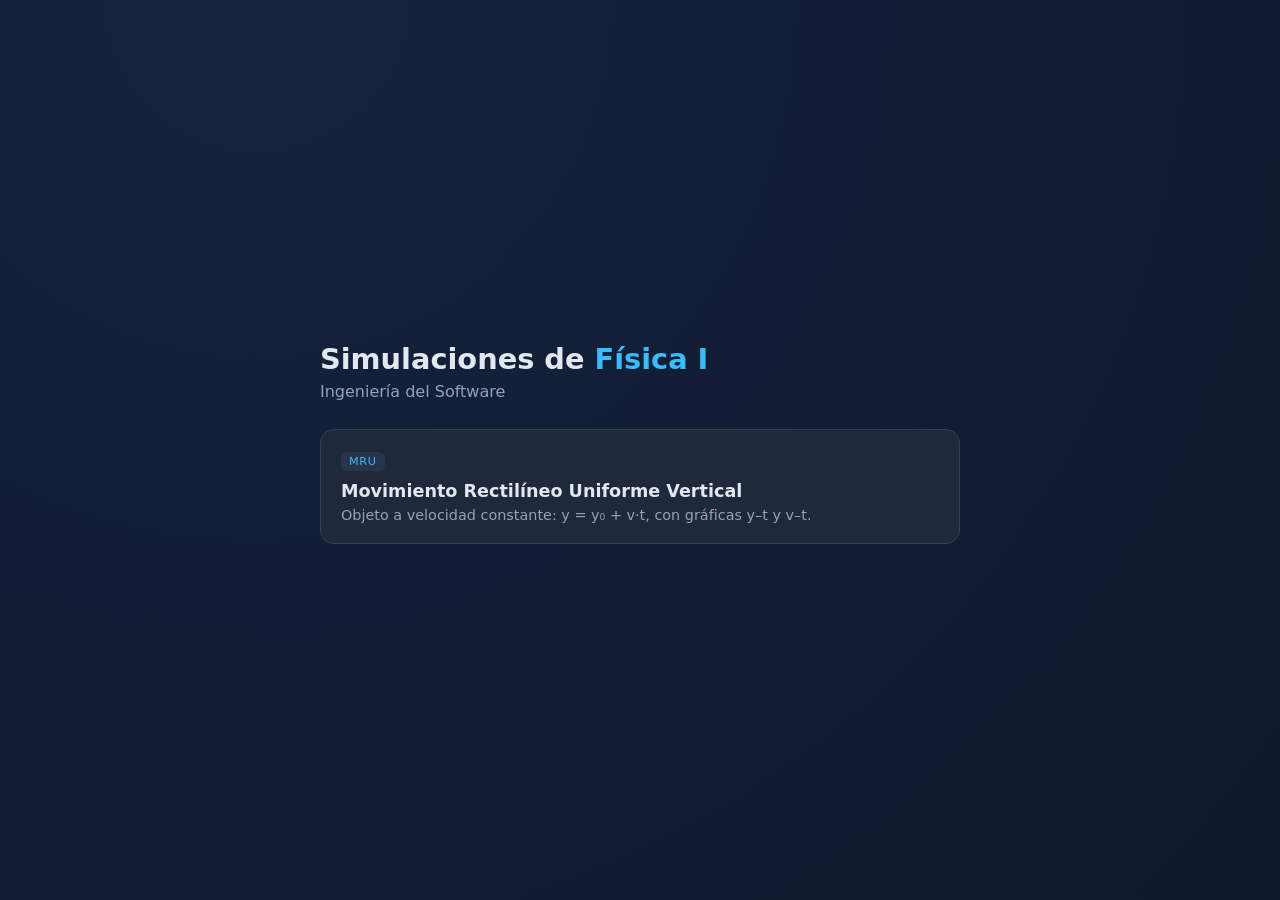
==== index.html @ ced8e359 "Simulación MRU vertical + portada de simulaciones de Física I Co-Authored-By: Claude Opus 4.7 <norep" ====
<!DOCTYPE html>
<html lang="es">
<head>
<meta charset="UTF-8" />
<meta name="viewport" content="width=device-width, initial-scale=1.0" />
<title>Simulaciones · Física I</title>
<style>
  * { box-sizing: border-box; margin: 0; padding: 0; }
  body {
    font-family: "Segoe UI", system-ui, -apple-system, sans-serif;
    background: radial-gradient(circle at 20% 0%, #16233f, #0f172a);
    color: #e2e8f0;
    min-height: 100vh;
    display: flex;
    align-items: center;
    justify-content: center;
    padding: 24px;
  }
  .wrap { max-width: 640px; width: 100%; }
  h1 { font-size: 1.8rem; font-weight: 600; margin-bottom: 6px; }
  h1 span { color: #38bdf8; }
  .sub { color: #94a3b8; margin-bottom: 28px; }
  .card {
    display: block;
    text-decoration: none;
    color: inherit;
    background: #1e293b;
    border: 1px solid #334155;
    border-radius: 14px;
    padding: 20px;
    margin-bottom: 14px;
    transition: border-color 0.2s, transform 0.08s;
  }
  .card:hover { border-color: #38bdf8; transform: translateY(-2px); }
  .card h2 { font-size: 1.1rem; margin-bottom: 6px; }
  .card p { color: #94a3b8; font-size: 0.9rem; }
  .tag {
    display: inline-block;
    font-size: 0.7rem;
    text-transform: uppercase;
    letter-spacing: 0.06em;
    background: #273449;
    color: #38bdf8;
    padding: 3px 8px;
    border-radius: 6px;
    margin-bottom: 10px;
  }
</style>
</head>
<body>
  <div class="wrap">
    <h1>Simulaciones de <span>Física I</span></h1>
    <p class="sub">Ingeniería del Software</p>

    <a class="card" href="mru-vertical.html">
      <span class="tag">MRU</span>
      <h2>Movimiento Rectilíneo Uniforme Vertical</h2>
      <p>Objeto a velocidad constante: y = y₀ + v·t, con gráficas y–t y v–t.</p>
    </a>
  </div>
</body>
</html>
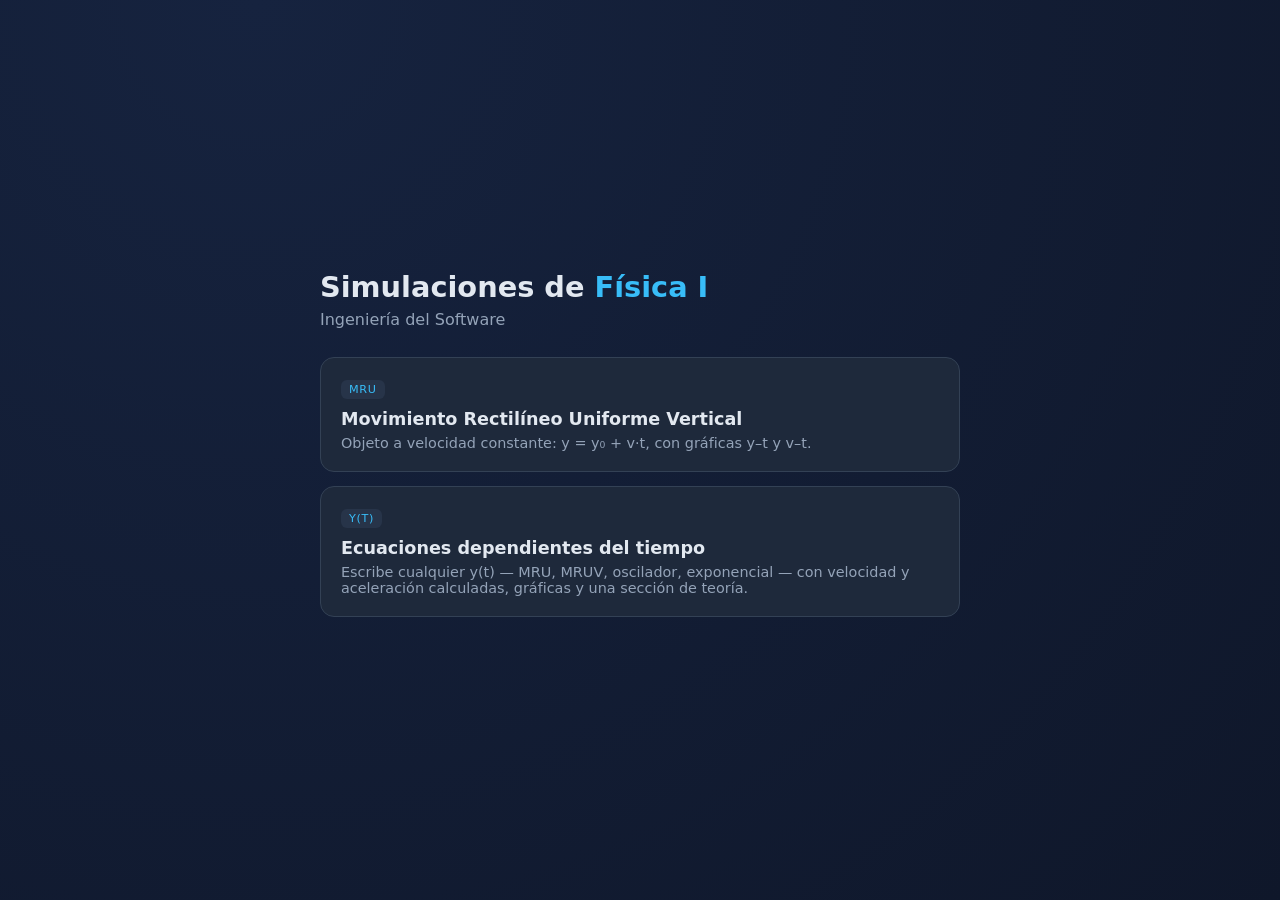
==== commit 7a58a40a: "Añade simulador de ecuaciones dependientes del tiempo + sección de teoría - Editor de y(t) con parse" ====
--- a/index.html
+++ b/index.html
@@ -57,6 +57,12 @@
       <h2>Movimiento Rectilíneo Uniforme Vertical</h2>
       <p>Objeto a velocidad constante: y = y₀ + v·t, con gráficas y–t y v–t.</p>
     </a>
+
+    <a class="card" href="ecuaciones-tiempo.html">
+      <span class="tag">y(t)</span>
+      <h2>Ecuaciones dependientes del tiempo</h2>
+      <p>Escribe cualquier y(t) — MRU, MRUV, oscilador, exponencial — con velocidad y aceleración calculadas, gráficas y una sección de teoría.</p>
+    </a>
   </div>
 </body>
 </html>
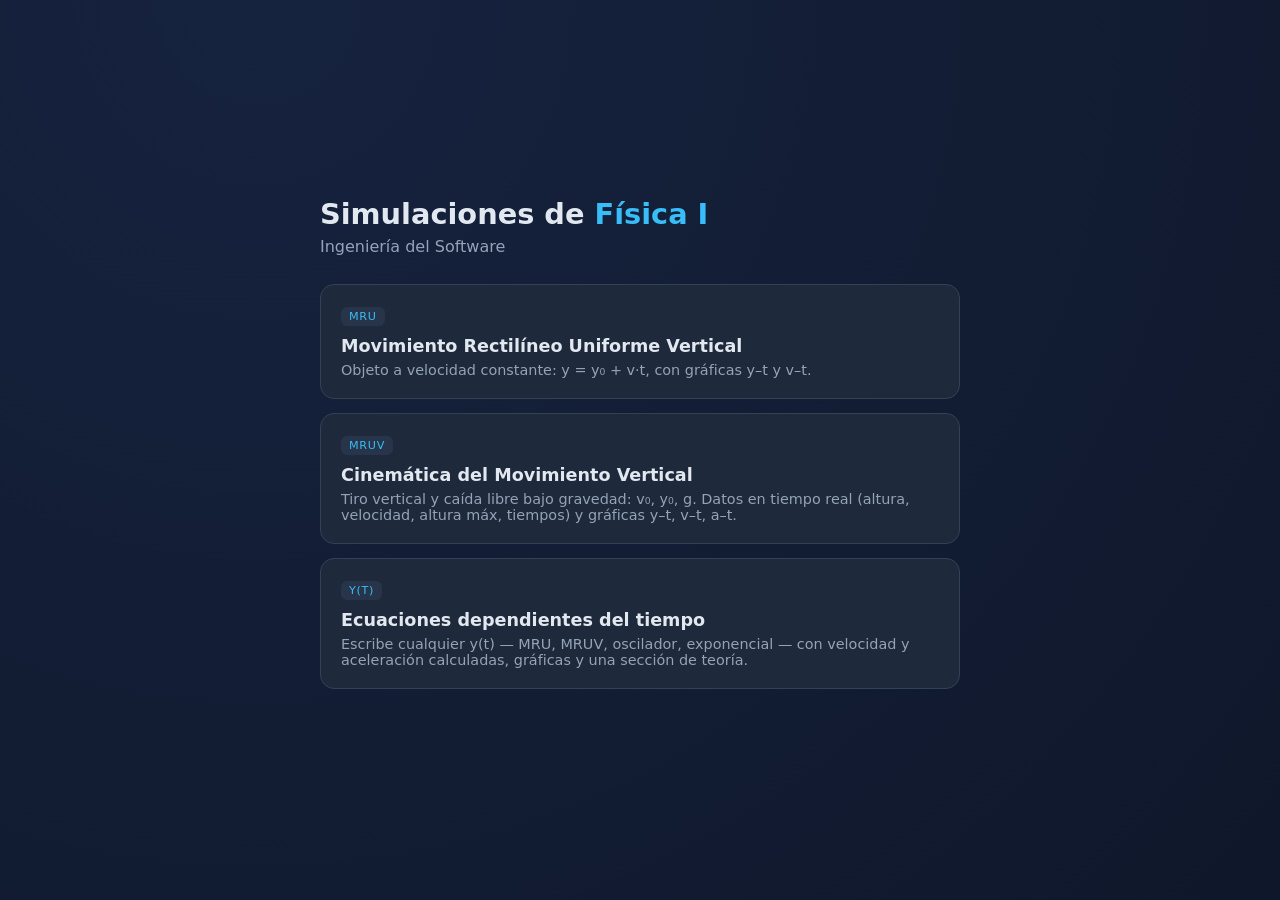
==== commit 51a419d1: "Añade simulación de cinemática del movimiento vertical (MRUV) - Parámetros: y0, v0, gravedad (Tierra" ====
--- a/index.html
+++ b/index.html
@@ -58,6 +58,12 @@
       <p>Objeto a velocidad constante: y = y₀ + v·t, con gráficas y–t y v–t.</p>
     </a>
 
+    <a class="card" href="movimiento-vertical.html">
+      <span class="tag">MRUV</span>
+      <h2>Cinemática del Movimiento Vertical</h2>
+      <p>Tiro vertical y caída libre bajo gravedad: v₀, y₀, g. Datos en tiempo real (altura, velocidad, altura máx, tiempos) y gráficas y–t, v–t, a–t.</p>
+    </a>
+
     <a class="card" href="ecuaciones-tiempo.html">
       <span class="tag">y(t)</span>
       <h2>Ecuaciones dependientes del tiempo</h2>
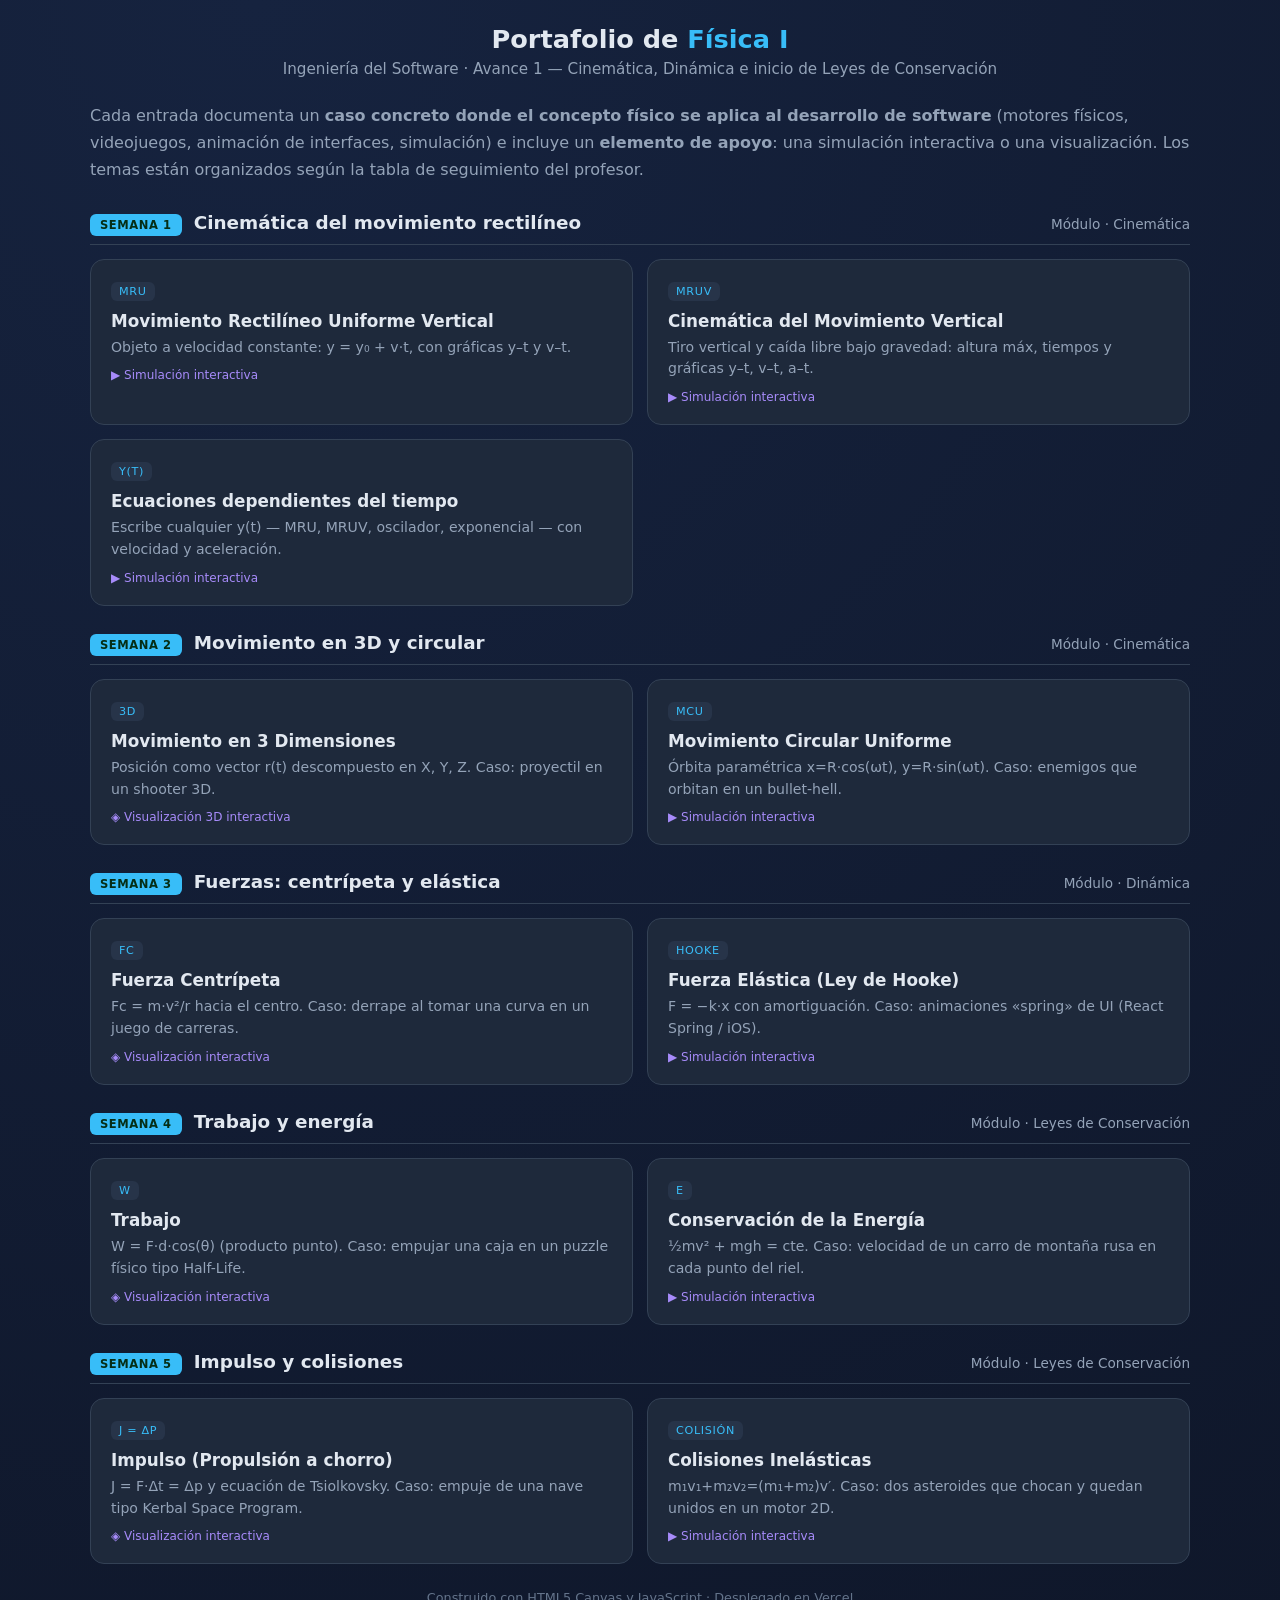
==== commit 1552e77f: "Portafolio Avance 1: temas semanas 2-5 organizados por semana Reestructura el índice como portafolio" ====
--- a/index.html
+++ b/index.html
@@ -3,72 +3,147 @@
 <head>
 <meta charset="UTF-8" />
 <meta name="viewport" content="width=device-width, initial-scale=1.0" />
-<title>Simulaciones · Física I</title>
-<style>
-  * { box-sizing: border-box; margin: 0; padding: 0; }
-  body {
-    font-family: "Segoe UI", system-ui, -apple-system, sans-serif;
-    background: radial-gradient(circle at 20% 0%, #16233f, #0f172a);
-    color: #e2e8f0;
-    min-height: 100vh;
-    display: flex;
-    align-items: center;
-    justify-content: center;
-    padding: 24px;
-  }
-  .wrap { max-width: 640px; width: 100%; }
-  h1 { font-size: 1.8rem; font-weight: 600; margin-bottom: 6px; }
-  h1 span { color: #38bdf8; }
-  .sub { color: #94a3b8; margin-bottom: 28px; }
-  .card {
-    display: block;
-    text-decoration: none;
-    color: inherit;
-    background: #1e293b;
-    border: 1px solid #334155;
-    border-radius: 14px;
-    padding: 20px;
-    margin-bottom: 14px;
-    transition: border-color 0.2s, transform 0.08s;
-  }
-  .card:hover { border-color: #38bdf8; transform: translateY(-2px); }
-  .card h2 { font-size: 1.1rem; margin-bottom: 6px; }
-  .card p { color: #94a3b8; font-size: 0.9rem; }
-  .tag {
-    display: inline-block;
-    font-size: 0.7rem;
-    text-transform: uppercase;
-    letter-spacing: 0.06em;
-    background: #273449;
-    color: #38bdf8;
-    padding: 3px 8px;
-    border-radius: 6px;
-    margin-bottom: 10px;
-  }
-</style>
+<title>Portafolio · Física I — Ingeniería del Software</title>
+<link rel="stylesheet" href="styles.css" />
 </head>
 <body>
-  <div class="wrap">
-    <h1>Simulaciones de <span>Física I</span></h1>
-    <p class="sub">Ingeniería del Software</p>
+  <header>
+    <h1>Portafolio de <span>Física I</span></h1>
+    <p>Ingeniería del Software · Avance 1 — Cinemática, Dinámica e inicio de Leyes de Conservación</p>
+  </header>
 
-    <a class="card" href="mru-vertical.html">
-      <span class="tag">MRU</span>
-      <h2>Movimiento Rectilíneo Uniforme Vertical</h2>
-      <p>Objeto a velocidad constante: y = y₀ + v·t, con gráficas y–t y v–t.</p>
-    </a>
+  <div class="intro">
+    <p>
+      Cada entrada documenta un <strong>caso concreto donde el concepto físico se aplica al desarrollo de
+      software</strong> (motores físicos, videojuegos, animación de interfaces, simulación) e incluye un
+      <strong>elemento de apoyo</strong>: una simulación interactiva o una visualización. Los temas están
+      organizados según la tabla de seguimiento del profesor.
+    </p>
+  </div>
 
-    <a class="card" href="movimiento-vertical.html">
-      <span class="tag">MRUV</span>
-      <h2>Cinemática del Movimiento Vertical</h2>
-      <p>Tiro vertical y caída libre bajo gravedad: v₀, y₀, g. Datos en tiempo real (altura, velocidad, altura máx, tiempos) y gráficas y–t, v–t, a–t.</p>
-    </a>
+  <!-- ===== Semana 1 ===== -->
+  <section class="week">
+    <div class="week-head">
+      <span class="num">Semana 1</span>
+      <h2>Cinemática del movimiento rectilíneo</h2>
+      <span class="mod">Módulo · Cinemática</span>
+    </div>
+    <div class="cards">
+      <a class="card" href="mru-vertical.html">
+        <span class="tag">MRU</span>
+        <h3>Movimiento Rectilíneo Uniforme Vertical</h3>
+        <p>Objeto a velocidad constante: y = y₀ + v·t, con gráficas y–t y v–t.</p>
+        <div class="meta">▶ Simulación interactiva</div>
+      </a>
+      <a class="card" href="movimiento-vertical.html">
+        <span class="tag">MRUV</span>
+        <h3>Cinemática del Movimiento Vertical</h3>
+        <p>Tiro vertical y caída libre bajo gravedad: altura máx, tiempos y gráficas y–t, v–t, a–t.</p>
+        <div class="meta">▶ Simulación interactiva</div>
+      </a>
+      <a class="card" href="ecuaciones-tiempo.html">
+        <span class="tag">y(t)</span>
+        <h3>Ecuaciones dependientes del tiempo</h3>
+        <p>Escribe cualquier y(t) — MRU, MRUV, oscilador, exponencial — con velocidad y aceleración.</p>
+        <div class="meta">▶ Simulación interactiva</div>
+      </a>
+    </div>
+  </section>
 
-    <a class="card" href="ecuaciones-tiempo.html">
-      <span class="tag">y(t)</span>
-      <h2>Ecuaciones dependientes del tiempo</h2>
-      <p>Escribe cualquier y(t) — MRU, MRUV, oscilador, exponencial — con velocidad y aceleración calculadas, gráficas y una sección de teoría.</p>
-    </a>
-  </div>
+  <!-- ===== Semana 2 ===== -->
+  <section class="week">
+    <div class="week-head">
+      <span class="num">Semana 2</span>
+      <h2>Movimiento en 3D y circular</h2>
+      <span class="mod">Módulo · Cinemática</span>
+    </div>
+    <div class="cards">
+      <a class="card" href="s2-movimiento-3d.html">
+        <span class="tag">3D</span>
+        <h3>Movimiento en 3 Dimensiones</h3>
+        <p>Posición como vector r(t) descompuesto en X, Y, Z. Caso: proyectil en un shooter 3D.</p>
+        <div class="meta">◈ Visualización 3D interactiva</div>
+      </a>
+      <a class="card" href="s2-mcu.html">
+        <span class="tag">MCU</span>
+        <h3>Movimiento Circular Uniforme</h3>
+        <p>Órbita paramétrica x=R·cos(ωt), y=R·sin(ωt). Caso: enemigos que orbitan en un bullet-hell.</p>
+        <div class="meta">▶ Simulación interactiva</div>
+      </a>
+    </div>
+  </section>
+
+  <!-- ===== Semana 3 ===== -->
+  <section class="week">
+    <div class="week-head">
+      <span class="num">Semana 3</span>
+      <h2>Fuerzas: centrípeta y elástica</h2>
+      <span class="mod">Módulo · Dinámica</span>
+    </div>
+    <div class="cards">
+      <a class="card" href="s3-fuerza-centripeta.html">
+        <span class="tag">Fc</span>
+        <h3>Fuerza Centrípeta</h3>
+        <p>Fc = m·v²/r hacia el centro. Caso: derrape al tomar una curva en un juego de carreras.</p>
+        <div class="meta">◈ Visualización interactiva</div>
+      </a>
+      <a class="card" href="s3-fuerza-elastica.html">
+        <span class="tag">Hooke</span>
+        <h3>Fuerza Elástica (Ley de Hooke)</h3>
+        <p>F = −k·x con amortiguación. Caso: animaciones «spring» de UI (React Spring / iOS).</p>
+        <div class="meta">▶ Simulación interactiva</div>
+      </a>
+    </div>
+  </section>
+
+  <!-- ===== Semana 4 ===== -->
+  <section class="week">
+    <div class="week-head">
+      <span class="num">Semana 4</span>
+      <h2>Trabajo y energía</h2>
+      <span class="mod">Módulo · Leyes de Conservación</span>
+    </div>
+    <div class="cards">
+      <a class="card" href="s4-trabajo.html">
+        <span class="tag">W</span>
+        <h3>Trabajo</h3>
+        <p>W = F·d·cos(θ) (producto punto). Caso: empujar una caja en un puzzle físico tipo Half-Life.</p>
+        <div class="meta">◈ Visualización interactiva</div>
+      </a>
+      <a class="card" href="s4-energia.html">
+        <span class="tag">E</span>
+        <h3>Conservación de la Energía</h3>
+        <p>½mv² + mgh = cte. Caso: velocidad de un carro de montaña rusa en cada punto del riel.</p>
+        <div class="meta">▶ Simulación interactiva</div>
+      </a>
+    </div>
+  </section>
+
+  <!-- ===== Semana 5 ===== -->
+  <section class="week">
+    <div class="week-head">
+      <span class="num">Semana 5</span>
+      <h2>Impulso y colisiones</h2>
+      <span class="mod">Módulo · Leyes de Conservación</span>
+    </div>
+    <div class="cards">
+      <a class="card" href="s5-impulso.html">
+        <span class="tag">J = Δp</span>
+        <h3>Impulso (Propulsión a chorro)</h3>
+        <p>J = F·Δt = Δp y ecuación de Tsiolkovsky. Caso: empuje de una nave tipo Kerbal Space Program.</p>
+        <div class="meta">◈ Visualización interactiva</div>
+      </a>
+      <a class="card" href="s5-colisiones.html">
+        <span class="tag">Colisión</span>
+        <h3>Colisiones Inelásticas</h3>
+        <p>m₁v₁+m₂v₂=(m₁+m₂)v′. Caso: dos asteroides que chocan y quedan unidos en un motor 2D.</p>
+        <div class="meta">▶ Simulación interactiva</div>
+      </a>
+    </div>
+  </section>
+
+  <footer style="max-width:1100px;margin:24px auto 0;color:#64748b;font-size:0.8rem;text-align:center;">
+    Construido con HTML5 Canvas y JavaScript · Desplegado en Vercel
+  </footer>
 </body>
 </html>
--- a/styles.css
+++ b/styles.css
@@ -0,0 +1,129 @@
+/* ===========================================================
+   Sistema de diseño compartido · Portafolio de Física I
+   Ingeniería del Software
+   =========================================================== */
+:root {
+  --bg: #0f172a; --panel: #1e293b; --panel-2: #273449; --border: #334155;
+  --text: #e2e8f0; --muted: #94a3b8; --accent: #38bdf8; --accent-2: #22c55e;
+  --danger: #f87171; --warn: #fbbf24; --violet: #a78bfa;
+}
+* { box-sizing: border-box; margin: 0; padding: 0; }
+body {
+  font-family: "Segoe UI", system-ui, -apple-system, sans-serif;
+  background: radial-gradient(circle at 20% 0%, #16233f, var(--bg));
+  color: var(--text); min-height: 100vh; padding: 24px;
+}
+a { color: var(--accent); }
+
+.topbar { max-width: 1100px; margin: 0 auto 16px; font-size: 0.9rem; }
+header { text-align: center; margin-bottom: 24px; }
+header h1 { font-size: 1.6rem; font-weight: 600; }
+header h1 span { color: var(--accent); }
+header p { color: var(--muted); margin-top: 6px; font-size: 0.95rem; }
+
+.container { max-width: 1100px; margin: 0 auto; }
+
+.panel { background: var(--panel); border: 1px solid var(--border); border-radius: 14px; padding: 20px; }
+.panel > h2.kicker { font-size: 0.8rem; text-transform: uppercase; letter-spacing: 0.08em; color: var(--muted); margin-bottom: 16px; }
+
+/* ---------- Layout de simulación ---------- */
+.layout { display: grid; grid-template-columns: 340px 1fr; gap: 20px; max-width: 1100px; margin: 0 auto; }
+@media (max-width: 860px) { .layout { grid-template-columns: 1fr; } }
+.stage-wrap { display: grid; gap: 20px; }
+
+.field { margin-bottom: 16px; }
+.field label { display: flex; justify-content: space-between; font-size: 0.9rem; margin-bottom: 8px; }
+.field label b { color: var(--accent); font-variant-numeric: tabular-nums; }
+input[type="range"] { width: 100%; accent-color: var(--accent); }
+select { width: 100%; padding: 10px; background: var(--panel-2); color: var(--text); border: 1px solid var(--border); border-radius: 8px; font-size: 0.95rem; font-family: inherit; }
+.hint { font-size: 0.75rem; color: var(--muted); margin-top: 4px; }
+
+.buttons { display: flex; gap: 10px; margin-top: 8px; }
+button { flex: 1; padding: 10px; border: none; border-radius: 10px; font-size: 0.9rem; font-weight: 600; cursor: pointer; transition: transform 0.08s; }
+button:active { transform: scale(0.96); }
+.btn-play { background: var(--accent-2); color: #052e16; }
+.btn-reset { background: var(--panel-2); color: var(--text); border: 1px solid var(--border); }
+
+.readouts { display: grid; grid-template-columns: repeat(4, 1fr); gap: 12px; }
+@media (max-width: 560px) { .readouts { grid-template-columns: repeat(2, 1fr); } }
+.readout { background: var(--panel-2); border: 1px solid var(--border); border-radius: 10px; padding: 12px; text-align: center; }
+.readout span { display: block; font-size: 0.7rem; color: var(--muted); text-transform: uppercase; letter-spacing: 0.05em; }
+.readout b { font-size: 1.2rem; font-variant-numeric: tabular-nums; }
+.readout.up b { color: #86efac; } .readout.down b { color: #fca5a5; }
+
+canvas { display: block; width: 100%; border-radius: 12px; background: var(--panel-2); }
+.graphs { display: grid; grid-template-columns: 1fr 1fr; gap: 14px; }
+@media (max-width: 760px) { .graphs { grid-template-columns: 1fr; } }
+.graph-title { font-size: 0.78rem; color: var(--muted); margin-bottom: 8px; }
+
+/* ---------- Teoría / concepto ---------- */
+.theory { max-width: 1100px; margin: 28px auto 0; }
+.theory .panel { padding: 28px; }
+.theory h2 { font-size: 1.2rem; color: var(--text); margin-bottom: 14px; }
+.theory h3 { font-size: 1rem; color: var(--accent); margin: 22px 0 8px; }
+.theory p { color: #cbd5e1; line-height: 1.7; margin-bottom: 12px; }
+.theory ul, .theory ol { color: #cbd5e1; line-height: 1.7; margin: 0 0 12px 20px; }
+.formula {
+  background: var(--panel-2); border: 1px solid var(--border); border-left: 3px solid var(--accent);
+  border-radius: 8px; padding: 14px 16px; margin: 12px 0; font-family: "SF Mono", ui-monospace, monospace;
+  font-size: 0.95rem; overflow-x: auto; white-space: pre-wrap;
+}
+.formula small { color: var(--muted); display: block; margin-top: 6px; font-family: inherit; }
+code { background: var(--panel-2); padding: 2px 6px; border-radius: 5px; font-family: "SF Mono", ui-monospace, monospace; font-size: 0.88em; }
+.grid2 { display: grid; grid-template-columns: 1fr 1fr; gap: 18px; }
+@media (max-width: 700px) { .grid2 { grid-template-columns: 1fr; } }
+table { width: 100%; border-collapse: collapse; margin: 8px 0; font-size: 0.9rem; }
+th, td { text-align: left; padding: 8px 10px; border-bottom: 1px solid var(--border); }
+th { color: var(--muted); font-weight: 600; }
+td code { background: none; padding: 0; color: #7dd3fc; }
+
+/* ---------- Caja de "Uso en Ingeniería del Software" ---------- */
+.usecase {
+  max-width: 1100px; margin: 28px auto 0;
+  background: linear-gradient(135deg, #1a2333, #1e293b);
+  border: 1px solid var(--border); border-left: 4px solid var(--violet);
+  border-radius: 14px; padding: 28px;
+}
+.usecase .badge {
+  display: inline-block; font-size: 0.7rem; text-transform: uppercase; letter-spacing: 0.08em;
+  background: rgba(167,139,250,0.15); color: var(--violet); padding: 4px 10px; border-radius: 6px; margin-bottom: 12px;
+}
+.usecase h2 { font-size: 1.2rem; margin-bottom: 6px; }
+.usecase .lead { color: #cbd5e1; line-height: 1.7; margin-bottom: 18px; }
+.uc-item { display: grid; grid-template-columns: 28px 1fr; gap: 12px; margin-bottom: 16px; align-items: start; }
+.uc-item .n {
+  width: 28px; height: 28px; border-radius: 50%; background: rgba(167,139,250,0.18); color: var(--violet);
+  display: flex; align-items: center; justify-content: center; font-weight: 700; font-size: 0.85rem;
+}
+.uc-item h4 { font-size: 0.95rem; color: var(--text); margin-bottom: 4px; }
+.uc-item p { color: #cbd5e1; line-height: 1.65; font-size: 0.92rem; }
+.uc-item .formula { margin: 8px 0 0; }
+.tech { display: flex; flex-wrap: wrap; gap: 8px; margin-top: 16px; }
+.tech span { font-size: 0.72rem; background: var(--panel-2); border: 1px solid var(--border); color: #7dd3fc; padding: 4px 10px; border-radius: 20px; }
+
+/* ---------- Portada / índice ---------- */
+.intro { max-width: 1100px; margin: 0 auto 28px; }
+.intro p { color: var(--muted); line-height: 1.7; }
+.week { max-width: 1100px; margin: 0 auto 26px; }
+.week-head { display: flex; align-items: baseline; gap: 12px; margin-bottom: 14px; padding-bottom: 8px; border-bottom: 1px solid var(--border); }
+.week-head .num {
+  font-size: 0.72rem; font-weight: 700; letter-spacing: 0.05em; text-transform: uppercase;
+  background: var(--accent); color: #052e16; padding: 4px 10px; border-radius: 6px;
+}
+.week-head h2 { font-size: 1.15rem; font-weight: 600; }
+.week-head .mod { color: var(--muted); font-size: 0.85rem; margin-left: auto; }
+.cards { display: grid; grid-template-columns: 1fr 1fr; gap: 14px; }
+@media (max-width: 700px) { .cards { grid-template-columns: 1fr; } }
+.card {
+  display: block; text-decoration: none; color: inherit; background: var(--panel);
+  border: 1px solid var(--border); border-radius: 14px; padding: 20px;
+  transition: border-color 0.2s, transform 0.08s;
+}
+.card:hover { border-color: var(--accent); transform: translateY(-2px); }
+.card .tag {
+  display: inline-block; font-size: 0.7rem; text-transform: uppercase; letter-spacing: 0.06em;
+  background: var(--panel-2); color: var(--accent); padding: 3px 8px; border-radius: 6px; margin-bottom: 10px;
+}
+.card h3 { font-size: 1.05rem; margin-bottom: 6px; }
+.card p { color: var(--muted); font-size: 0.88rem; line-height: 1.55; }
+.card .meta { margin-top: 10px; font-size: 0.75rem; color: var(--violet); }
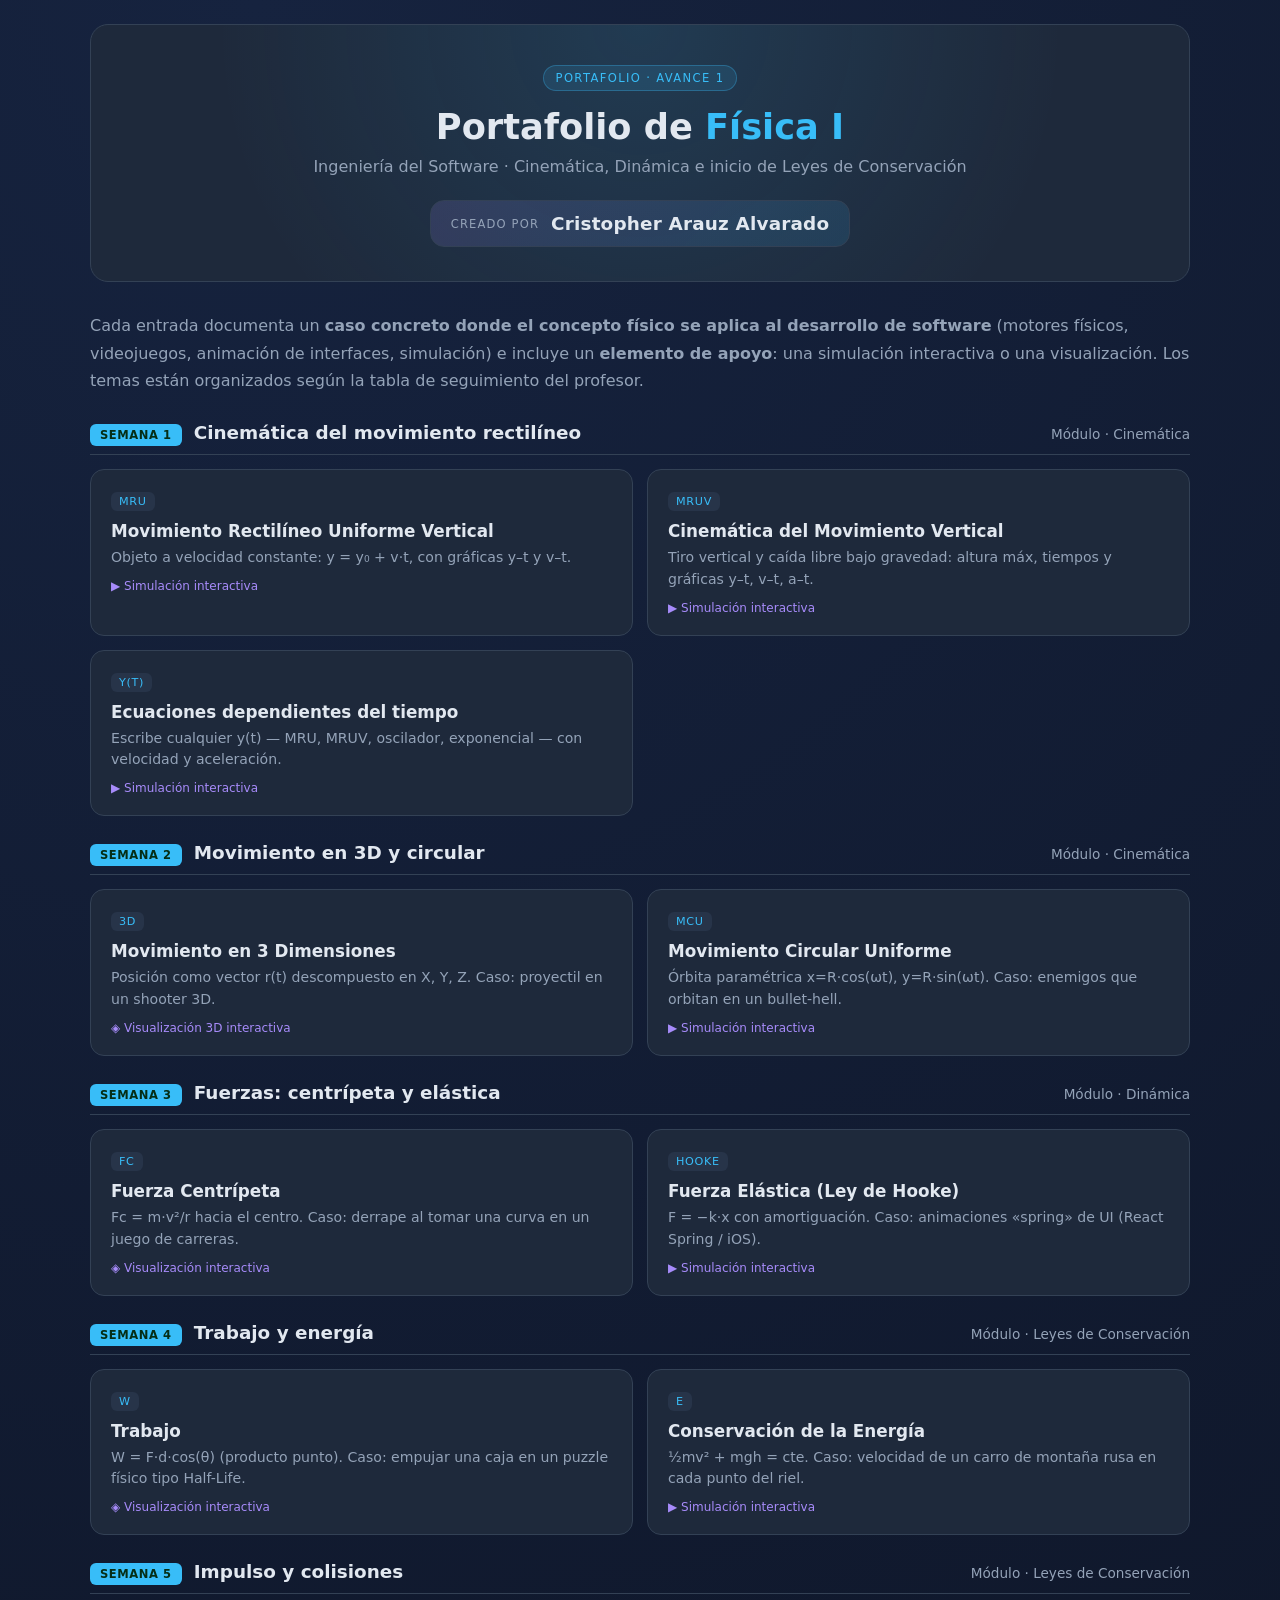
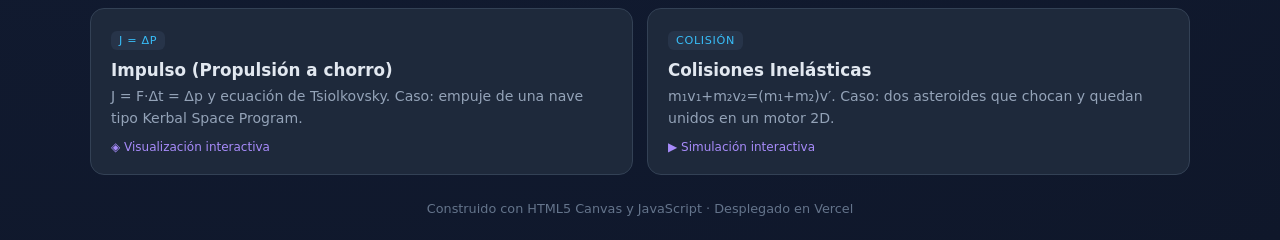
==== commit 31ddf0b0: "Portada con autoría: Cristopher Arauz Alvarado Convierte el encabezado del índice en una portada con" ====
--- a/index.html
+++ b/index.html
@@ -7,9 +7,14 @@
 <link rel="stylesheet" href="styles.css" />
 </head>
 <body>
-  <header>
+  <header class="cover">
+    <span class="cover-eyebrow">Portafolio · Avance 1</span>
     <h1>Portafolio de <span>Física I</span></h1>
-    <p>Ingeniería del Software · Avance 1 — Cinemática, Dinámica e inicio de Leyes de Conservación</p>
+    <p>Ingeniería del Software · Cinemática, Dinámica e inicio de Leyes de Conservación</p>
+    <div class="author">
+      <span class="author-label">Creado por</span>
+      <span class="author-name">Cristopher Arauz Alvarado</span>
+    </div>
   </header>
 
   <div class="intro">
--- a/styles.css
+++ b/styles.css
@@ -23,6 +23,35 @@
 
 .container { max-width: 1100px; margin: 0 auto; }
 
+/* ---------- Portada ---------- */
+header.cover {
+  max-width: 1100px; margin: 0 auto 30px; padding: 40px 28px 34px;
+  background: radial-gradient(circle at 50% 0%, rgba(56,189,248,0.12), transparent 70%), var(--panel);
+  border: 1px solid var(--border); border-radius: 18px;
+}
+.cover-eyebrow {
+  display: inline-block; font-size: 0.72rem; text-transform: uppercase; letter-spacing: 0.12em;
+  color: var(--accent); background: rgba(56,189,248,0.12); border: 1px solid rgba(56,189,248,0.3);
+  padding: 5px 12px; border-radius: 20px; margin-bottom: 16px;
+}
+header.cover h1 { font-size: 2.2rem; line-height: 1.15; }
+header.cover p { font-size: 1rem; margin-top: 10px; }
+.author {
+  display: inline-flex; align-items: center; gap: 12px; margin-top: 24px;
+  padding: 12px 20px; border-radius: 14px;
+  background: linear-gradient(135deg, rgba(167,139,250,0.15), rgba(56,189,248,0.12));
+  border: 1px solid var(--border);
+}
+.author-label { font-size: 0.72rem; text-transform: uppercase; letter-spacing: 0.1em; color: var(--muted); }
+.author-name { font-size: 1.15rem; font-weight: 700; color: var(--text); letter-spacing: 0.01em; }
+@media (max-width: 560px) {
+  header.cover { padding: 28px 18px 24px; }
+  header.cover h1 { font-size: 1.55rem; }
+  header.cover p { font-size: 0.9rem; }
+  .author { flex-direction: column; align-items: flex-start; gap: 4px; margin-top: 18px; padding: 12px 16px; }
+  .author-name { font-size: 1.05rem; }
+}
+
 .panel { background: var(--panel); border: 1px solid var(--border); border-radius: 14px; padding: 20px; }
 .panel > h2.kicker { font-size: 0.8rem; text-transform: uppercase; letter-spacing: 0.08em; color: var(--muted); margin-bottom: 16px; }
 
@@ -51,7 +80,7 @@
 .readout b { font-size: 1.2rem; font-variant-numeric: tabular-nums; }
 .readout.up b { color: #86efac; } .readout.down b { color: #fca5a5; }
 
-canvas { display: block; width: 100%; border-radius: 12px; background: var(--panel-2); }
+canvas { display: block; width: 100%; height: auto; border-radius: 12px; background: var(--panel-2); }
 .graphs { display: grid; grid-template-columns: 1fr 1fr; gap: 14px; }
 @media (max-width: 760px) { .graphs { grid-template-columns: 1fr; } }
 .graph-title { font-size: 0.78rem; color: var(--muted); margin-bottom: 8px; }
@@ -127,3 +156,47 @@
 .card h3 { font-size: 1.05rem; margin-bottom: 6px; }
 .card p { color: var(--muted); font-size: 0.88rem; line-height: 1.55; }
 .card .meta { margin-top: 10px; font-size: 0.75rem; color: var(--violet); }
+
+/* ===========================================================
+   Móvil — ajustes de espaciado, tipografía y desbordamiento
+   =========================================================== */
+@media (max-width: 700px) {
+  .week-head { flex-wrap: wrap; }
+  .week-head .mod { margin-left: 0; width: 100%; }
+}
+
+@media (max-width: 560px) {
+  body { padding: 14px; }
+  header { margin-bottom: 18px; }
+  header h1 { font-size: 1.3rem; }
+  header p { font-size: 0.85rem; }
+
+  .panel { padding: 16px; }
+  .theory { margin-top: 18px; }
+  .theory .panel { padding: 18px; }
+  .theory h2 { font-size: 1.05rem; }
+
+  /* Las fórmulas y tablas nunca deben desbordar la pantalla */
+  .formula { font-size: 0.78rem; padding: 12px; line-height: 1.5; }
+  table { font-size: 0.8rem; }
+  th, td { padding: 6px 6px; }
+
+  .usecase { margin-top: 18px; padding: 18px; }
+  .usecase h2 { font-size: 1.05rem; }
+  .usecase .lead { font-size: 0.9rem; }
+  .uc-item { grid-template-columns: 24px 1fr; gap: 10px; }
+  .uc-item .n { width: 24px; height: 24px; font-size: 0.78rem; }
+
+  .intro { margin-bottom: 18px; }
+  .week { margin-bottom: 20px; }
+  .week-head h2 { font-size: 1.02rem; }
+  .card { padding: 16px; }
+
+  .buttons { flex-direction: column; }
+  .readout b { font-size: 1.05rem; }
+}
+
+/* En pantallas muy estrechas, una sola columna de lecturas */
+@media (max-width: 380px) {
+  .readouts { grid-template-columns: 1fr; }
+}
